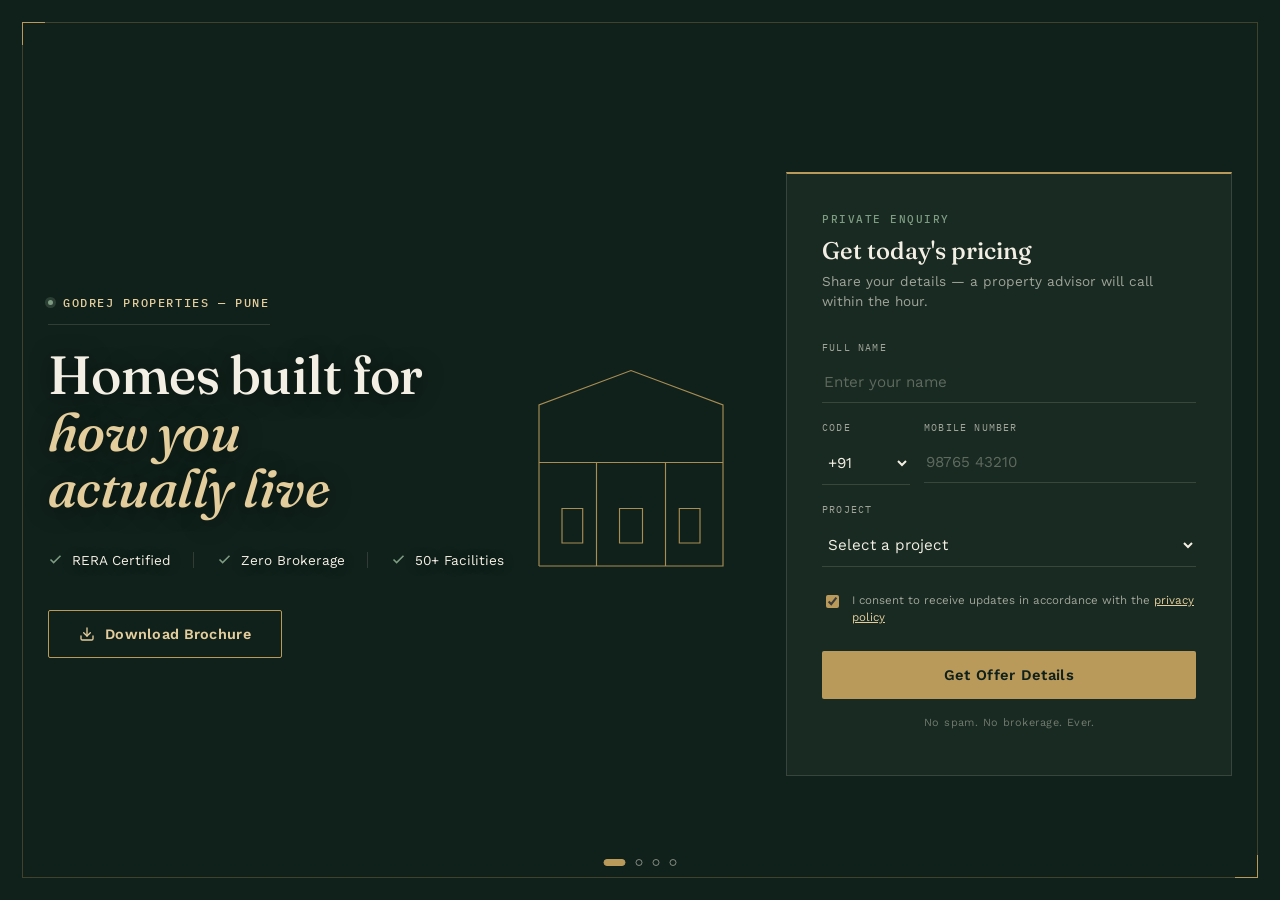
==== hero-redesign.html @ 7264d741 "Add files via upload" ====
<!DOCTYPE html>
<html lang="en">
<head>
<meta charset="UTF-8" />
<meta name="viewport" content="width=device-width, initial-scale=1.0" />
<title>Godrej Properties — Pune | Hero Redesign</title>
<link rel="preconnect" href="https://fonts.googleapis.com">
<link rel="preconnect" href="https://fonts.gstatic.com" crossorigin>
<link href="https://fonts.googleapis.com/css2?family=Fraunces:ital,opsz,wght@0,9..144,400;0,9..144,500;0,9..144,600;1,9..144,500&family=Work+Sans:wght@400;500;600&family=IBM+Plex+Mono:wght@500&display=swap" rel="stylesheet">
<style>
  :root{
    --ink:#10201A;
    --ink-soft:#182A21;
    --ink-line: rgba(244,239,228,0.14);
    --ivory:#F4EFE4;
    --ivory-dim: rgba(244,239,228,0.62);
    --brass:#B99A5B;
    --brass-light:#E3CD9C;
    --sage:#7E9C82;
    --radius: 4px;
    --ease: cubic-bezier(.22,.68,0,1);
  }

  *{box-sizing:border-box;}
  html,body{margin:0;padding:0;}
  body{
    background:var(--ink);
    font-family:'Work Sans', sans-serif;
    color:var(--ivory);
  }

  .eyebrow-font{
    font-family:'IBM Plex Mono', monospace;
    text-transform:uppercase;
    letter-spacing:0.14em;
    font-weight:500;
  }

  /* ============ HERO ============ */
  .bannersection{
    position:relative;
    min-height:100vh;
    background:var(--ink);
    display:flex;
    align-items:center;
    overflow:hidden;
  }

  /* Carousel */
  .banner-carousel{ position:absolute; inset:0; z-index:0; }
  .banner-slide{
    position:absolute; inset:0;
    background-size:cover; background-position:center;
    opacity:0;
    transition:opacity 1.1s var(--ease);
  }
  .banner-slide.active{ opacity:1; }

  .bannersection-overlay{
    position:absolute; inset:0; z-index:1;
    background:
      linear-gradient(90deg, rgba(16,32,26,0.6) 0%, rgba(16,32,26,0.38) 30%, rgba(16,32,26,0.14) 56%, rgba(16,32,26,0.04) 100%),
      linear-gradient(0deg, rgba(16,32,26,0.3) 0%, rgba(16,32,26,0) 24%);
  }

  /* thin brass frame — reinforces the "ledger / blueprint" feel */
  .hero-frame{
    position:absolute; inset:22px; z-index:2;
    border:1px solid rgba(185,154,91,0.28);
    pointer-events:none;
  }
  .hero-frame::before, .hero-frame::after{
    content:'';
    position:absolute; width:22px; height:22px;
    border:1px solid var(--brass);
  }
  .hero-frame::before{ top:-1px; left:-1px; border-right:none; border-bottom:none; }
  .hero-frame::after{ bottom:-1px; right:-1px; border-left:none; border-top:none; }

  .banner-carousel-dots{
    position:absolute; bottom:34px; left:50%; transform:translateX(-50%);
    z-index:5; display:flex; gap:10px; align-items:center;
  }
  .carousel-dot{
    width:7px; height:7px; border-radius:50%;
    background:transparent; border:1px solid rgba(244,239,228,0.5);
    cursor:pointer; padding:0; transition:all .35s var(--ease);
  }
  .carousel-dot.active{ background:var(--brass); border-color:var(--brass); width:22px; border-radius:4px; }

  .hero-grid{
    position:relative; z-index:3;
    max-width:1320px; width:100%; margin:0 auto;
    padding:7rem 3rem 4rem;
    display:grid;
    grid-template-columns:1.15fr 0.78fr;
    gap:5rem;
    align-items:center;
  }

  /* -------- Left content -------- */
  .hero-content{ position:relative; }

  .hero-tag{
    display:inline-flex; align-items:center; gap:10px;
    color:var(--brass-light);
    font-size:0.72rem;
    padding-bottom:14px;
    margin-bottom:22px;
    border-bottom:1px solid var(--ink-line);
  }
  .hero-tag .dot{ width:5px; height:5px; border-radius:50%; background:var(--sage); box-shadow:0 0 0 3px rgba(126,156,130,0.25); }

  .hero-title{
    font-family:'Fraunces', serif;
    font-weight:500;
    font-size:clamp(2.6rem, 4.2vw, 4rem);
    line-height:1.05;
    letter-spacing:-0.01em;
    color:var(--ivory);
    margin:0 0 2.2rem;
    max-width:11ch;
    text-shadow:0 2px 24px rgba(0,0,0,0.45);
  }
  .hero-title em{
    font-style:italic;
    font-weight:500;
    color:var(--brass-light);
  }

  .hero-desc{
    font-size:1.05rem;
    line-height:1.65;
    color:var(--ivory-dim);
    max-width:480px;
    margin-bottom:2.4rem;
    font-weight:400;
  }

  .hero-highlights{
    display:flex; flex-wrap:wrap;
    margin-bottom:2.6rem;
  }
  .highlight-item{
    display:flex; align-items:center; gap:9px;
    font-size:0.85rem;
    color:var(--ivory);
    padding:0 1.4rem;
    border-right:1px solid var(--ink-line);
    text-shadow:0 1px 12px rgba(0,0,0,0.4);
  }
  .highlight-item:first-child{ padding-left:0; }
  .highlight-item:last-child{ border-right:none; }
  .highlight-item svg{ width:15px; height:15px; color:var(--sage); flex-shrink:0; }

  .btn-gold{
    display:inline-flex; align-items:center; gap:10px;
    background:transparent;
    color:var(--brass-light);
    border:1px solid var(--brass);
    padding:15px 30px;
    font-family:'Work Sans', sans-serif;
    font-size:0.9rem;
    font-weight:600;
    letter-spacing:0.02em;
    border-radius:2px;
    cursor:pointer;
    transition:all .35s var(--ease);
  }
  .btn-gold:hover{
    background:var(--brass);
    color:var(--ink);
    box-shadow:0 10px 30px -8px rgba(185,154,91,0.55);
  }
  .btn-gold svg{ width:16px; height:16px; }

  /* signature element: architectural line-plan sketch, draws itself in */
  .blueprint-sketch{
    position:absolute;
    right:-40px; top:50%; transform:translateY(-50%);
    width:230px; height:230px;
    opacity:0.9;
    pointer-events:none;
    display:none;
  }
  .blueprint-sketch path{
    fill:none;
    stroke:var(--brass);
    stroke-width:1;
    stroke-dasharray:900;
    stroke-dashoffset:900;
    animation:draw 2.6s var(--ease) 0.4s forwards;
  }
  @keyframes draw{ to{ stroke-dashoffset:0; } }

  /* -------- Right form card -------- */
  .hero-form-wrapper{ position:relative; }

  .hero-form-card{
    background:var(--ink-soft);
    border:1px solid var(--ink-line);
    border-top:2px solid var(--brass);
    padding:2.4rem 2.2rem 2.2rem;
    position:relative;
  }

  .form-header{ margin-bottom:1.8rem; }
  .form-eyebrow{
    color:var(--sage);
    font-size:0.68rem;
    margin-bottom:10px;
    display:block;
  }
  .form-title{
    font-family:'Fraunces', serif;
    font-weight:500;
    font-size:1.5rem;
    color:var(--ivory);
    margin:0 0 6px;
  }
  .form-subtitle{
    font-size:0.85rem;
    color:var(--ivory-dim);
    margin:0;
    line-height:1.5;
  }

  .form-inputContainer{ margin-bottom:1.15rem; }
  .form-inputContainer label{
    display:block;
    font-family:'IBM Plex Mono', monospace;
    font-size:0.62rem;
    letter-spacing:0.12em;
    text-transform:uppercase;
    color:var(--ivory-dim);
    margin-bottom:8px;
  }

  .form-input{
    width:100%;
    padding:11px 2px;
    background:transparent;
    border:none;
    border-bottom:1px solid var(--ink-line);
    color:var(--ivory);
    font-family:'Work Sans', sans-serif;
    font-size:0.95rem;
    outline:none;
    transition:border-color .3s var(--ease);
  }
  .form-input::placeholder{ color:rgba(244,239,228,0.32); }
  .form-input:focus{ border-color:var(--brass); }

  .hero-form-card select.form-input{ color:var(--ivory); cursor:pointer; }
  .hero-form-card select.form-input option{ background:var(--ink-soft); color:var(--ivory); }

  .row-split{ display:grid; grid-template-columns:88px 1fr; gap:14px; }

  .consent-row{
    display:flex; gap:10px; align-items:flex-start;
    margin-bottom:1.5rem;
    padding-top:0.4rem;
  }
  .consent-row input{ margin-top:3px; accent-color:var(--brass); }
  .form-checkboxlabel{
    color:var(--ivory-dim);
    font-size:0.72rem;
    line-height:1.5;
    cursor:pointer;
  }
  .form-checkboxlabel a{ color:var(--brass-light); text-decoration:underline; }

  .form-SubmitBtn{
    width:100%;
    padding:15px;
    background:var(--brass);
    color:var(--ink);
    border:none;
    border-radius:2px;
    font-family:'Work Sans', sans-serif;
    font-weight:600;
    font-size:0.92rem;
    letter-spacing:0.02em;
    cursor:pointer;
    transition:all .3s var(--ease);
  }
  .form-SubmitBtn:hover{ background:var(--brass-light); box-shadow:0 12px 28px -10px rgba(185,154,91,0.6); }

  .form-trust{
    margin-top:1.1rem;
    text-align:center;
    font-size:0.68rem;
    color:rgba(244,239,228,0.4);
    letter-spacing:0.04em;
  }

  @media (min-width:1024px){ .blueprint-sketch{ display:block; } }

  /* ============ MOBILE ============ */
  @media (max-width:768px){
    .bannersection{ min-height:auto; display:block; }
    .banner-carousel{ position:relative; height:46vh; min-height:340px; }
    .hero-frame{ inset:12px; }
    .bannersection-overlay{
      background:linear-gradient(180deg, rgba(16,32,26,0.25) 0%, rgba(16,32,26,0.95) 82%, var(--ink) 100%);
    }
    .hero-grid{
      grid-template-columns:1fr;
      padding:0 1.4rem 2.4rem;
      margin-top:-90px;
      gap:2.2rem;
    }
    .hero-tag{ font-size:0.66rem; }
    .hero-title{ font-size:2rem; max-width:none; }
    .hero-desc{ font-size:0.95rem; max-width:none; }
    .hero-highlights{ gap:0; }
    .highlight-item{ font-size:0.78rem; padding:0 1rem; }
    .btn-gold{ width:100%; justify-content:center; }
    .hero-form-card{ padding:1.9rem 1.4rem; }
  }
</style>
</head>
<body>

<section class="bannersection">
  <div class="banner-carousel" id="bannerCarousel" aria-label="Banner image carousel">
    <div class="banner-slide active" style="background-image:url('assests/images/banner/banner.webp');"></div>
    <div class="banner-slide" style="background-image:url('assests/images/banner/card-lg-1.webp');"></div>
    <div class="banner-slide" style="background-image:url('assests/images/banner/card-lg-2.webp');"></div>
    <div class="banner-slide" style="background-image:url('assests/images/banner/card-lg-3.webp');"></div>
  </div>

  <div class="bannersection-overlay"></div>
  <div class="hero-frame"></div>

  <div class="banner-carousel-dots" id="bannerDots" aria-label="Carousel navigation">
    <button class="carousel-dot active" data-index="0" aria-label="Slide 1"></button>
    <button class="carousel-dot" data-index="1" aria-label="Slide 2"></button>
    <button class="carousel-dot" data-index="2" aria-label="Slide 3"></button>
    <button class="carousel-dot" data-index="3" aria-label="Slide 4"></button>
  </div>

  <div class="hero-grid">
    <!-- Left -->
    <div class="hero-content">
      <div class="hero-tag eyebrow-font"><span class="dot"></span>Godrej Properties — Pune</div>

      <h1 class="hero-title">Homes built for <em>how you actually live</em></h1>

      <div class="hero-highlights">
        <div class="highlight-item">
          <svg viewBox="0 0 24 24" fill="none" stroke="currentColor" stroke-width="2.5"><polyline points="20 6 9 17 4 12"></polyline></svg>
          RERA Certified
        </div>
        <div class="highlight-item">
          <svg viewBox="0 0 24 24" fill="none" stroke="currentColor" stroke-width="2.5"><polyline points="20 6 9 17 4 12"></polyline></svg>
          Zero Brokerage
        </div>
        <div class="highlight-item">
          <svg viewBox="0 0 24 24" fill="none" stroke="currentColor" stroke-width="2.5"><polyline points="20 6 9 17 4 12"></polyline></svg>
          50+ Facilities
        </div>
      </div>

      <button class="btn-gold popup-trigger" data-subheading="Download Brochure">
        <svg viewBox="0 0 24 24" fill="none" stroke="currentColor" stroke-width="2" stroke-linecap="round" stroke-linejoin="round"><path d="M21 15v4a2 2 0 0 1-2 2H5a2 2 0 0 1-2-2v-4"></path><polyline points="7 10 12 15 17 10"></polyline><line x1="12" y1="15" x2="12" y2="3"></line></svg>
        Download Brochure
      </button>

      <svg class="blueprint-sketch" viewBox="0 0 200 200" aria-hidden="true">
        <path d="M20 180 L20 40 L100 10 L180 40 L180 180 Z"></path>
        <path d="M20 90 L180 90"></path>
        <path d="M70 90 L70 180"></path>
        <path d="M130 90 L130 180"></path>
        <path d="M40 130 L58 130 L58 160 L40 160 Z"></path>
        <path d="M90 130 L110 130 L110 160 L90 160 Z"></path>
        <path d="M142 130 L160 130 L160 160 L142 160 Z"></path>
      </svg>
    </div>

    <!-- Right form -->
    <div class="hero-form-wrapper">
      <div class="hero-form-card" id="stickyForm">
        <div class="form-header">
          <span class="form-eyebrow eyebrow-font">Private Enquiry</span>
          <h2 class="form-title">Get today's pricing</h2>
          <p class="form-subtitle">Share your details — a property advisor will call within the hour.</p>
        </div>
        <form id="ModalFormSlug1" data-tracking-id="form_2">
          <div class="form-inputContainer">
            <label for="f-name">Full name</label>
            <input id="f-name" type="text" class="form-input form-name" placeholder="Enter your name" aria-label="Enter Your Name" required />
          </div>

          <div class="form-inputContainer row-split">
            <div>
              <label for="f-code">Code</label>
              <select id="f-code" class="form-input form-country" aria-label="Select Country Code" required>
                <option value="+91" selected>+91</option>
                <option value="+1">+1</option>
                <option value="+44">+44</option>
                <option value="+971">+971</option>
              </select>
            </div>
            <div>
              <label for="f-number">Mobile number</label>
              <input id="f-number" type="text" class="form-input form-number" placeholder="98765 43210" aria-label="Enter Mobile Number" required />
            </div>
          </div>

          <div class="form-inputContainer">
            <label for="f-project">Project</label>
            <select id="f-project" class="form-input form-project" aria-label="Select Project" required>
              <option value="6056" disabled selected>Select a project</option>
              <option value="5780">Godrej Elaris</option>
              <option value="6023">Godrej Kharadi</option>
              <option value="6052">The Aqua Retreat</option>
            </select>
          </div>

          <div class="consent-row">
            <input type="checkbox" id="form-checkbox" checked required />
            <label for="form-checkbox" class="form-checkboxlabel">I consent to receive updates in accordance with the <a href="https://www.homesfy.co.in/privacy.html" target="_blank" rel="noopener">privacy policy</a></label>
          </div>

          <div class="form-inputContainer" style="margin-bottom:0;">
            <button type="submit" class="form-SubmitBtn">Get Offer Details</button>
          </div>
        </form>
        <p class="form-trust">No spam. No brokerage. Ever.</p>
      </div>
    </div>
  </div>
</section>

<script>
  (function(){
    const slides = document.querySelectorAll('.banner-slide');
    const dots = document.querySelectorAll('.carousel-dot');
    let current = 0;
    function show(i){
      slides.forEach(s=>s.classList.remove('active'));
      dots.forEach(d=>d.classList.remove('active'));
      slides[i].classList.add('active');
      dots[i].classList.add('active');
      current = i;
    }
    dots.forEach(dot=>{
      dot.addEventListener('click', ()=> show(parseInt(dot.dataset.index)));
    });
    setInterval(()=>{ show((current+1) % slides.length); }, 5000);
  })();
</script>

</body>
</html>
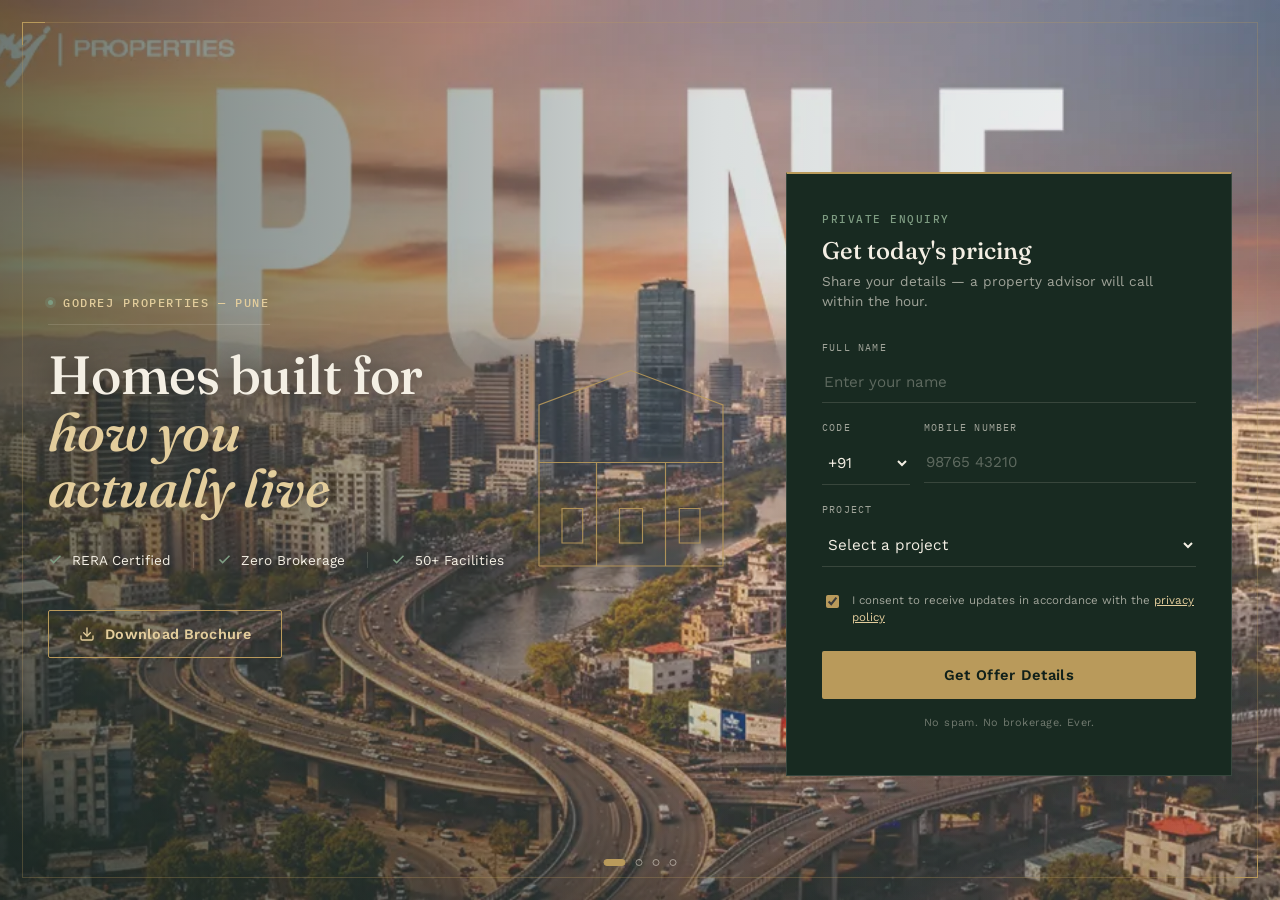
==== commit 7b35bf3c: "Add files via upload" ====
--- a/hero-redesign.html
+++ b/hero-redesign.html
@@ -1,456 +1,456 @@
-<!DOCTYPE html>
-<html lang="en">
-<head>
-<meta charset="UTF-8" />
-<meta name="viewport" content="width=device-width, initial-scale=1.0" />
-<title>Godrej Properties — Pune | Hero Redesign</title>
-<link rel="preconnect" href="https://fonts.googleapis.com">
-<link rel="preconnect" href="https://fonts.gstatic.com" crossorigin>
-<link href="https://fonts.googleapis.com/css2?family=Fraunces:ital,opsz,wght@0,9..144,400;0,9..144,500;0,9..144,600;1,9..144,500&family=Work+Sans:wght@400;500;600&family=IBM+Plex+Mono:wght@500&display=swap" rel="stylesheet">
-<style>
-  :root{
-    --ink:#10201A;
-    --ink-soft:#182A21;
-    --ink-line: rgba(244,239,228,0.14);
-    --ivory:#F4EFE4;
-    --ivory-dim: rgba(244,239,228,0.62);
-    --brass:#B99A5B;
-    --brass-light:#E3CD9C;
-    --sage:#7E9C82;
-    --radius: 4px;
-    --ease: cubic-bezier(.22,.68,0,1);
-  }
-
-  *{box-sizing:border-box;}
-  html,body{margin:0;padding:0;}
-  body{
-    background:var(--ink);
-    font-family:'Work Sans', sans-serif;
-    color:var(--ivory);
-  }
-
-  .eyebrow-font{
-    font-family:'IBM Plex Mono', monospace;
-    text-transform:uppercase;
-    letter-spacing:0.14em;
-    font-weight:500;
-  }
-
-  /* ============ HERO ============ */
-  .bannersection{
-    position:relative;
-    min-height:100vh;
-    background:var(--ink);
-    display:flex;
-    align-items:center;
-    overflow:hidden;
-  }
-
-  /* Carousel */
-  .banner-carousel{ position:absolute; inset:0; z-index:0; }
-  .banner-slide{
-    position:absolute; inset:0;
-    background-size:cover; background-position:center;
-    opacity:0;
-    transition:opacity 1.1s var(--ease);
-  }
-  .banner-slide.active{ opacity:1; }
-
-  .bannersection-overlay{
-    position:absolute; inset:0; z-index:1;
-    background:
-      linear-gradient(90deg, rgba(16,32,26,0.6) 0%, rgba(16,32,26,0.38) 30%, rgba(16,32,26,0.14) 56%, rgba(16,32,26,0.04) 100%),
-      linear-gradient(0deg, rgba(16,32,26,0.3) 0%, rgba(16,32,26,0) 24%);
-  }
-
-  /* thin brass frame — reinforces the "ledger / blueprint" feel */
-  .hero-frame{
-    position:absolute; inset:22px; z-index:2;
-    border:1px solid rgba(185,154,91,0.28);
-    pointer-events:none;
-  }
-  .hero-frame::before, .hero-frame::after{
-    content:'';
-    position:absolute; width:22px; height:22px;
-    border:1px solid var(--brass);
-  }
-  .hero-frame::before{ top:-1px; left:-1px; border-right:none; border-bottom:none; }
-  .hero-frame::after{ bottom:-1px; right:-1px; border-left:none; border-top:none; }
-
-  .banner-carousel-dots{
-    position:absolute; bottom:34px; left:50%; transform:translateX(-50%);
-    z-index:5; display:flex; gap:10px; align-items:center;
-  }
-  .carousel-dot{
-    width:7px; height:7px; border-radius:50%;
-    background:transparent; border:1px solid rgba(244,239,228,0.5);
-    cursor:pointer; padding:0; transition:all .35s var(--ease);
-  }
-  .carousel-dot.active{ background:var(--brass); border-color:var(--brass); width:22px; border-radius:4px; }
-
-  .hero-grid{
-    position:relative; z-index:3;
-    max-width:1320px; width:100%; margin:0 auto;
-    padding:7rem 3rem 4rem;
-    display:grid;
-    grid-template-columns:1.15fr 0.78fr;
-    gap:5rem;
-    align-items:center;
-  }
-
-  /* -------- Left content -------- */
-  .hero-content{ position:relative; }
-
-  .hero-tag{
-    display:inline-flex; align-items:center; gap:10px;
-    color:var(--brass-light);
-    font-size:0.72rem;
-    padding-bottom:14px;
-    margin-bottom:22px;
-    border-bottom:1px solid var(--ink-line);
-  }
-  .hero-tag .dot{ width:5px; height:5px; border-radius:50%; background:var(--sage); box-shadow:0 0 0 3px rgba(126,156,130,0.25); }
-
-  .hero-title{
-    font-family:'Fraunces', serif;
-    font-weight:500;
-    font-size:clamp(2.6rem, 4.2vw, 4rem);
-    line-height:1.05;
-    letter-spacing:-0.01em;
-    color:var(--ivory);
-    margin:0 0 2.2rem;
-    max-width:11ch;
-    text-shadow:0 2px 24px rgba(0,0,0,0.45);
-  }
-  .hero-title em{
-    font-style:italic;
-    font-weight:500;
-    color:var(--brass-light);
-  }
-
-  .hero-desc{
-    font-size:1.05rem;
-    line-height:1.65;
-    color:var(--ivory-dim);
-    max-width:480px;
-    margin-bottom:2.4rem;
-    font-weight:400;
-  }
-
-  .hero-highlights{
-    display:flex; flex-wrap:wrap;
-    margin-bottom:2.6rem;
-  }
-  .highlight-item{
-    display:flex; align-items:center; gap:9px;
-    font-size:0.85rem;
-    color:var(--ivory);
-    padding:0 1.4rem;
-    border-right:1px solid var(--ink-line);
-    text-shadow:0 1px 12px rgba(0,0,0,0.4);
-  }
-  .highlight-item:first-child{ padding-left:0; }
-  .highlight-item:last-child{ border-right:none; }
-  .highlight-item svg{ width:15px; height:15px; color:var(--sage); flex-shrink:0; }
-
-  .btn-gold{
-    display:inline-flex; align-items:center; gap:10px;
-    background:transparent;
-    color:var(--brass-light);
-    border:1px solid var(--brass);
-    padding:15px 30px;
-    font-family:'Work Sans', sans-serif;
-    font-size:0.9rem;
-    font-weight:600;
-    letter-spacing:0.02em;
-    border-radius:2px;
-    cursor:pointer;
-    transition:all .35s var(--ease);
-  }
-  .btn-gold:hover{
-    background:var(--brass);
-    color:var(--ink);
-    box-shadow:0 10px 30px -8px rgba(185,154,91,0.55);
-  }
-  .btn-gold svg{ width:16px; height:16px; }
-
-  /* signature element: architectural line-plan sketch, draws itself in */
-  .blueprint-sketch{
-    position:absolute;
-    right:-40px; top:50%; transform:translateY(-50%);
-    width:230px; height:230px;
-    opacity:0.9;
-    pointer-events:none;
-    display:none;
-  }
-  .blueprint-sketch path{
-    fill:none;
-    stroke:var(--brass);
-    stroke-width:1;
-    stroke-dasharray:900;
-    stroke-dashoffset:900;
-    animation:draw 2.6s var(--ease) 0.4s forwards;
-  }
-  @keyframes draw{ to{ stroke-dashoffset:0; } }
-
-  /* -------- Right form card -------- */
-  .hero-form-wrapper{ position:relative; }
-
-  .hero-form-card{
-    background:var(--ink-soft);
-    border:1px solid var(--ink-line);
-    border-top:2px solid var(--brass);
-    padding:2.4rem 2.2rem 2.2rem;
-    position:relative;
-  }
-
-  .form-header{ margin-bottom:1.8rem; }
-  .form-eyebrow{
-    color:var(--sage);
-    font-size:0.68rem;
-    margin-bottom:10px;
-    display:block;
-  }
-  .form-title{
-    font-family:'Fraunces', serif;
-    font-weight:500;
-    font-size:1.5rem;
-    color:var(--ivory);
-    margin:0 0 6px;
-  }
-  .form-subtitle{
-    font-size:0.85rem;
-    color:var(--ivory-dim);
-    margin:0;
-    line-height:1.5;
-  }
-
-  .form-inputContainer{ margin-bottom:1.15rem; }
-  .form-inputContainer label{
-    display:block;
-    font-family:'IBM Plex Mono', monospace;
-    font-size:0.62rem;
-    letter-spacing:0.12em;
-    text-transform:uppercase;
-    color:var(--ivory-dim);
-    margin-bottom:8px;
-  }
-
-  .form-input{
-    width:100%;
-    padding:11px 2px;
-    background:transparent;
-    border:none;
-    border-bottom:1px solid var(--ink-line);
-    color:var(--ivory);
-    font-family:'Work Sans', sans-serif;
-    font-size:0.95rem;
-    outline:none;
-    transition:border-color .3s var(--ease);
-  }
-  .form-input::placeholder{ color:rgba(244,239,228,0.32); }
-  .form-input:focus{ border-color:var(--brass); }
-
-  .hero-form-card select.form-input{ color:var(--ivory); cursor:pointer; }
-  .hero-form-card select.form-input option{ background:var(--ink-soft); color:var(--ivory); }
-
-  .row-split{ display:grid; grid-template-columns:88px 1fr; gap:14px; }
-
-  .consent-row{
-    display:flex; gap:10px; align-items:flex-start;
-    margin-bottom:1.5rem;
-    padding-top:0.4rem;
-  }
-  .consent-row input{ margin-top:3px; accent-color:var(--brass); }
-  .form-checkboxlabel{
-    color:var(--ivory-dim);
-    font-size:0.72rem;
-    line-height:1.5;
-    cursor:pointer;
-  }
-  .form-checkboxlabel a{ color:var(--brass-light); text-decoration:underline; }
-
-  .form-SubmitBtn{
-    width:100%;
-    padding:15px;
-    background:var(--brass);
-    color:var(--ink);
-    border:none;
-    border-radius:2px;
-    font-family:'Work Sans', sans-serif;
-    font-weight:600;
-    font-size:0.92rem;
-    letter-spacing:0.02em;
-    cursor:pointer;
-    transition:all .3s var(--ease);
-  }
-  .form-SubmitBtn:hover{ background:var(--brass-light); box-shadow:0 12px 28px -10px rgba(185,154,91,0.6); }
-
-  .form-trust{
-    margin-top:1.1rem;
-    text-align:center;
-    font-size:0.68rem;
-    color:rgba(244,239,228,0.4);
-    letter-spacing:0.04em;
-  }
-
-  @media (min-width:1024px){ .blueprint-sketch{ display:block; } }
-
-  /* ============ MOBILE ============ */
-  @media (max-width:768px){
-    .bannersection{ min-height:auto; display:block; }
-    .banner-carousel{ position:relative; height:46vh; min-height:340px; }
-    .hero-frame{ inset:12px; }
-    .bannersection-overlay{
-      background:linear-gradient(180deg, rgba(16,32,26,0.25) 0%, rgba(16,32,26,0.95) 82%, var(--ink) 100%);
-    }
-    .hero-grid{
-      grid-template-columns:1fr;
-      padding:0 1.4rem 2.4rem;
-      margin-top:-90px;
-      gap:2.2rem;
-    }
-    .hero-tag{ font-size:0.66rem; }
-    .hero-title{ font-size:2rem; max-width:none; }
-    .hero-desc{ font-size:0.95rem; max-width:none; }
-    .hero-highlights{ gap:0; }
-    .highlight-item{ font-size:0.78rem; padding:0 1rem; }
-    .btn-gold{ width:100%; justify-content:center; }
-    .hero-form-card{ padding:1.9rem 1.4rem; }
-  }
-</style>
-</head>
-<body>
-
-<section class="bannersection">
-  <div class="banner-carousel" id="bannerCarousel" aria-label="Banner image carousel">
-    <div class="banner-slide active" style="background-image:url('assests/images/banner/banner.webp');"></div>
-    <div class="banner-slide" style="background-image:url('assests/images/banner/card-lg-1.webp');"></div>
-    <div class="banner-slide" style="background-image:url('assests/images/banner/card-lg-2.webp');"></div>
-    <div class="banner-slide" style="background-image:url('assests/images/banner/card-lg-3.webp');"></div>
-  </div>
-
-  <div class="bannersection-overlay"></div>
-  <div class="hero-frame"></div>
-
-  <div class="banner-carousel-dots" id="bannerDots" aria-label="Carousel navigation">
-    <button class="carousel-dot active" data-index="0" aria-label="Slide 1"></button>
-    <button class="carousel-dot" data-index="1" aria-label="Slide 2"></button>
-    <button class="carousel-dot" data-index="2" aria-label="Slide 3"></button>
-    <button class="carousel-dot" data-index="3" aria-label="Slide 4"></button>
-  </div>
-
-  <div class="hero-grid">
-    <!-- Left -->
-    <div class="hero-content">
-      <div class="hero-tag eyebrow-font"><span class="dot"></span>Godrej Properties — Pune</div>
-
-      <h1 class="hero-title">Homes built for <em>how you actually live</em></h1>
-
-      <div class="hero-highlights">
-        <div class="highlight-item">
-          <svg viewBox="0 0 24 24" fill="none" stroke="currentColor" stroke-width="2.5"><polyline points="20 6 9 17 4 12"></polyline></svg>
-          RERA Certified
-        </div>
-        <div class="highlight-item">
-          <svg viewBox="0 0 24 24" fill="none" stroke="currentColor" stroke-width="2.5"><polyline points="20 6 9 17 4 12"></polyline></svg>
-          Zero Brokerage
-        </div>
-        <div class="highlight-item">
-          <svg viewBox="0 0 24 24" fill="none" stroke="currentColor" stroke-width="2.5"><polyline points="20 6 9 17 4 12"></polyline></svg>
-          50+ Facilities
-        </div>
-      </div>
-
-      <button class="btn-gold popup-trigger" data-subheading="Download Brochure">
-        <svg viewBox="0 0 24 24" fill="none" stroke="currentColor" stroke-width="2" stroke-linecap="round" stroke-linejoin="round"><path d="M21 15v4a2 2 0 0 1-2 2H5a2 2 0 0 1-2-2v-4"></path><polyline points="7 10 12 15 17 10"></polyline><line x1="12" y1="15" x2="12" y2="3"></line></svg>
-        Download Brochure
-      </button>
-
-      <svg class="blueprint-sketch" viewBox="0 0 200 200" aria-hidden="true">
-        <path d="M20 180 L20 40 L100 10 L180 40 L180 180 Z"></path>
-        <path d="M20 90 L180 90"></path>
-        <path d="M70 90 L70 180"></path>
-        <path d="M130 90 L130 180"></path>
-        <path d="M40 130 L58 130 L58 160 L40 160 Z"></path>
-        <path d="M90 130 L110 130 L110 160 L90 160 Z"></path>
-        <path d="M142 130 L160 130 L160 160 L142 160 Z"></path>
-      </svg>
-    </div>
-
-    <!-- Right form -->
-    <div class="hero-form-wrapper">
-      <div class="hero-form-card" id="stickyForm">
-        <div class="form-header">
-          <span class="form-eyebrow eyebrow-font">Private Enquiry</span>
-          <h2 class="form-title">Get today's pricing</h2>
-          <p class="form-subtitle">Share your details — a property advisor will call within the hour.</p>
-        </div>
-        <form id="ModalFormSlug1" data-tracking-id="form_2">
-          <div class="form-inputContainer">
-            <label for="f-name">Full name</label>
-            <input id="f-name" type="text" class="form-input form-name" placeholder="Enter your name" aria-label="Enter Your Name" required />
-          </div>
-
-          <div class="form-inputContainer row-split">
-            <div>
-              <label for="f-code">Code</label>
-              <select id="f-code" class="form-input form-country" aria-label="Select Country Code" required>
-                <option value="+91" selected>+91</option>
-                <option value="+1">+1</option>
-                <option value="+44">+44</option>
-                <option value="+971">+971</option>
-              </select>
-            </div>
-            <div>
-              <label for="f-number">Mobile number</label>
-              <input id="f-number" type="text" class="form-input form-number" placeholder="98765 43210" aria-label="Enter Mobile Number" required />
-            </div>
-          </div>
-
-          <div class="form-inputContainer">
-            <label for="f-project">Project</label>
-            <select id="f-project" class="form-input form-project" aria-label="Select Project" required>
-              <option value="6056" disabled selected>Select a project</option>
-              <option value="5780">Godrej Elaris</option>
-              <option value="6023">Godrej Kharadi</option>
-              <option value="6052">The Aqua Retreat</option>
-            </select>
-          </div>
-
-          <div class="consent-row">
-            <input type="checkbox" id="form-checkbox" checked required />
-            <label for="form-checkbox" class="form-checkboxlabel">I consent to receive updates in accordance with the <a href="https://www.homesfy.co.in/privacy.html" target="_blank" rel="noopener">privacy policy</a></label>
-          </div>
-
-          <div class="form-inputContainer" style="margin-bottom:0;">
-            <button type="submit" class="form-SubmitBtn">Get Offer Details</button>
-          </div>
-        </form>
-        <p class="form-trust">No spam. No brokerage. Ever.</p>
-      </div>
-    </div>
-  </div>
-</section>
-
-<script>
-  (function(){
-    const slides = document.querySelectorAll('.banner-slide');
-    const dots = document.querySelectorAll('.carousel-dot');
-    let current = 0;
-    function show(i){
-      slides.forEach(s=>s.classList.remove('active'));
-      dots.forEach(d=>d.classList.remove('active'));
-      slides[i].classList.add('active');
-      dots[i].classList.add('active');
-      current = i;
-    }
-    dots.forEach(dot=>{
-      dot.addEventListener('click', ()=> show(parseInt(dot.dataset.index)));
-    });
-    setInterval(()=>{ show((current+1) % slides.length); }, 5000);
-  })();
-</script>
-
-</body>
-</html>
+<!DOCTYPE html>
+<html lang="en">
+<head>
+<meta charset="UTF-8" />
+<meta name="viewport" content="width=device-width, initial-scale=1.0" />
+<title>Godrej Properties — Pune | Hero Redesign</title>
+<link rel="preconnect" href="https://fonts.googleapis.com">
+<link rel="preconnect" href="https://fonts.gstatic.com" crossorigin>
+<link href="https://fonts.googleapis.com/css2?family=Fraunces:ital,opsz,wght@0,9..144,400;0,9..144,500;0,9..144,600;1,9..144,500&family=Work+Sans:wght@400;500;600&family=IBM+Plex+Mono:wght@500&display=swap" rel="stylesheet">
+<style>
+  :root{
+    --ink:#10201A;
+    --ink-soft:#182A21;
+    --ink-line: rgba(244,239,228,0.14);
+    --ivory:#F4EFE4;
+    --ivory-dim: rgba(244,239,228,0.62);
+    --brass:#B99A5B;
+    --brass-light:#E3CD9C;
+    --sage:#7E9C82;
+    --radius: 4px;
+    --ease: cubic-bezier(.22,.68,0,1);
+  }
+
+  *{box-sizing:border-box;}
+  html,body{margin:0;padding:0;}
+  body{
+    background:var(--ink);
+    font-family:'Work Sans', sans-serif;
+    color:var(--ivory);
+  }
+
+  .eyebrow-font{
+    font-family:'IBM Plex Mono', monospace;
+    text-transform:uppercase;
+    letter-spacing:0.14em;
+    font-weight:500;
+  }
+
+  /* ============ HERO ============ */
+  .bannersection{
+    position:relative;
+    min-height:100vh;
+    background:var(--ink);
+    display:flex;
+    align-items:center;
+    overflow:hidden;
+  }
+
+  /* Carousel */
+  .banner-carousel{ position:absolute; inset:0; z-index:0; }
+  .banner-slide{
+    position:absolute; inset:0;
+    background-size:cover; background-position:center;
+    opacity:0;
+    transition:opacity 1.1s var(--ease);
+  }
+  .banner-slide.active{ opacity:1; }
+
+  .bannersection-overlay{
+    position:absolute; inset:0; z-index:1;
+    background:
+      linear-gradient(90deg, rgba(16,32,26,0.6) 0%, rgba(16,32,26,0.38) 30%, rgba(16,32,26,0.14) 56%, rgba(16,32,26,0.04) 100%),
+      linear-gradient(0deg, rgba(16,32,26,0.3) 0%, rgba(16,32,26,0) 24%);
+  }
+
+  /* thin brass frame — reinforces the "ledger / blueprint" feel */
+  .hero-frame{
+    position:absolute; inset:22px; z-index:2;
+    border:1px solid rgba(185,154,91,0.28);
+    pointer-events:none;
+  }
+  .hero-frame::before, .hero-frame::after{
+    content:'';
+    position:absolute; width:22px; height:22px;
+    border:1px solid var(--brass);
+  }
+  .hero-frame::before{ top:-1px; left:-1px; border-right:none; border-bottom:none; }
+  .hero-frame::after{ bottom:-1px; right:-1px; border-left:none; border-top:none; }
+
+  .banner-carousel-dots{
+    position:absolute; bottom:34px; left:50%; transform:translateX(-50%);
+    z-index:5; display:flex; gap:10px; align-items:center;
+  }
+  .carousel-dot{
+    width:7px; height:7px; border-radius:50%;
+    background:transparent; border:1px solid rgba(244,239,228,0.5);
+    cursor:pointer; padding:0; transition:all .35s var(--ease);
+  }
+  .carousel-dot.active{ background:var(--brass); border-color:var(--brass); width:22px; border-radius:4px; }
+
+  .hero-grid{
+    position:relative; z-index:3;
+    max-width:1320px; width:100%; margin:0 auto;
+    padding:7rem 3rem 4rem;
+    display:grid;
+    grid-template-columns:1.15fr 0.78fr;
+    gap:5rem;
+    align-items:center;
+  }
+
+  /* -------- Left content -------- */
+  .hero-content{ position:relative; }
+
+  .hero-tag{
+    display:inline-flex; align-items:center; gap:10px;
+    color:var(--brass-light);
+    font-size:0.72rem;
+    padding-bottom:14px;
+    margin-bottom:22px;
+    border-bottom:1px solid var(--ink-line);
+  }
+  .hero-tag .dot{ width:5px; height:5px; border-radius:50%; background:var(--sage); box-shadow:0 0 0 3px rgba(126,156,130,0.25); }
+
+  .hero-title{
+    font-family:'Fraunces', serif;
+    font-weight:500;
+    font-size:clamp(2.6rem, 4.2vw, 4rem);
+    line-height:1.05;
+    letter-spacing:-0.01em;
+    color:var(--ivory);
+    margin:0 0 2.2rem;
+    max-width:11ch;
+    text-shadow:0 2px 24px rgba(0,0,0,0.45);
+  }
+  .hero-title em{
+    font-style:italic;
+    font-weight:500;
+    color:var(--brass-light);
+  }
+
+  .hero-desc{
+    font-size:1.05rem;
+    line-height:1.65;
+    color:var(--ivory-dim);
+    max-width:480px;
+    margin-bottom:2.4rem;
+    font-weight:400;
+  }
+
+  .hero-highlights{
+    display:flex; flex-wrap:wrap;
+    margin-bottom:2.6rem;
+  }
+  .highlight-item{
+    display:flex; align-items:center; gap:9px;
+    font-size:0.85rem;
+    color:var(--ivory);
+    padding:0 1.4rem;
+    border-right:1px solid var(--ink-line);
+    text-shadow:0 1px 12px rgba(0,0,0,0.4);
+  }
+  .highlight-item:first-child{ padding-left:0; }
+  .highlight-item:last-child{ border-right:none; }
+  .highlight-item svg{ width:15px; height:15px; color:var(--sage); flex-shrink:0; }
+
+  .btn-gold{
+    display:inline-flex; align-items:center; gap:10px;
+    background:transparent;
+    color:var(--brass-light);
+    border:1px solid var(--brass);
+    padding:15px 30px;
+    font-family:'Work Sans', sans-serif;
+    font-size:0.9rem;
+    font-weight:600;
+    letter-spacing:0.02em;
+    border-radius:2px;
+    cursor:pointer;
+    transition:all .35s var(--ease);
+  }
+  .btn-gold:hover{
+    background:var(--brass);
+    color:var(--ink);
+    box-shadow:0 10px 30px -8px rgba(185,154,91,0.55);
+  }
+  .btn-gold svg{ width:16px; height:16px; }
+
+  /* signature element: architectural line-plan sketch, draws itself in */
+  .blueprint-sketch{
+    position:absolute;
+    right:-40px; top:50%; transform:translateY(-50%);
+    width:230px; height:230px;
+    opacity:0.9;
+    pointer-events:none;
+    display:none;
+  }
+  .blueprint-sketch path{
+    fill:none;
+    stroke:var(--brass);
+    stroke-width:1;
+    stroke-dasharray:900;
+    stroke-dashoffset:900;
+    animation:draw 2.6s var(--ease) 0.4s forwards;
+  }
+  @keyframes draw{ to{ stroke-dashoffset:0; } }
+
+  /* -------- Right form card -------- */
+  .hero-form-wrapper{ position:relative; }
+
+  .hero-form-card{
+    background:var(--ink-soft);
+    border:1px solid var(--ink-line);
+    border-top:2px solid var(--brass);
+    padding:2.4rem 2.2rem 2.2rem;
+    position:relative;
+  }
+
+  .form-header{ margin-bottom:1.8rem; }
+  .form-eyebrow{
+    color:var(--sage);
+    font-size:0.68rem;
+    margin-bottom:10px;
+    display:block;
+  }
+  .form-title{
+    font-family:'Fraunces', serif;
+    font-weight:500;
+    font-size:1.5rem;
+    color:var(--ivory);
+    margin:0 0 6px;
+  }
+  .form-subtitle{
+    font-size:0.85rem;
+    color:var(--ivory-dim);
+    margin:0;
+    line-height:1.5;
+  }
+
+  .form-inputContainer{ margin-bottom:1.15rem; }
+  .form-inputContainer label{
+    display:block;
+    font-family:'IBM Plex Mono', monospace;
+    font-size:0.62rem;
+    letter-spacing:0.12em;
+    text-transform:uppercase;
+    color:var(--ivory-dim);
+    margin-bottom:8px;
+  }
+
+  .form-input{
+    width:100%;
+    padding:11px 2px;
+    background:transparent;
+    border:none;
+    border-bottom:1px solid var(--ink-line);
+    color:var(--ivory);
+    font-family:'Work Sans', sans-serif;
+    font-size:0.95rem;
+    outline:none;
+    transition:border-color .3s var(--ease);
+  }
+  .form-input::placeholder{ color:rgba(244,239,228,0.32); }
+  .form-input:focus{ border-color:var(--brass); }
+
+  .hero-form-card select.form-input{ color:var(--ivory); cursor:pointer; }
+  .hero-form-card select.form-input option{ background:var(--ink-soft); color:var(--ivory); }
+
+  .row-split{ display:grid; grid-template-columns:88px 1fr; gap:14px; }
+
+  .consent-row{
+    display:flex; gap:10px; align-items:flex-start;
+    margin-bottom:1.5rem;
+    padding-top:0.4rem;
+  }
+  .consent-row input{ margin-top:3px; accent-color:var(--brass); }
+  .form-checkboxlabel{
+    color:var(--ivory-dim);
+    font-size:0.72rem;
+    line-height:1.5;
+    cursor:pointer;
+  }
+  .form-checkboxlabel a{ color:var(--brass-light); text-decoration:underline; }
+
+  .form-SubmitBtn{
+    width:100%;
+    padding:15px;
+    background:var(--brass);
+    color:var(--ink);
+    border:none;
+    border-radius:2px;
+    font-family:'Work Sans', sans-serif;
+    font-weight:600;
+    font-size:0.92rem;
+    letter-spacing:0.02em;
+    cursor:pointer;
+    transition:all .3s var(--ease);
+  }
+  .form-SubmitBtn:hover{ background:var(--brass-light); box-shadow:0 12px 28px -10px rgba(185,154,91,0.6); }
+
+  .form-trust{
+    margin-top:1.1rem;
+    text-align:center;
+    font-size:0.68rem;
+    color:rgba(244,239,228,0.4);
+    letter-spacing:0.04em;
+  }
+
+  @media (min-width:1024px){ .blueprint-sketch{ display:block; } }
+
+  /* ============ MOBILE ============ */
+  @media (max-width:768px){
+    .bannersection{ min-height:auto; display:block; }
+    .banner-carousel{ position:relative; height:46vh; min-height:340px; }
+    .hero-frame{ inset:12px; }
+    .bannersection-overlay{
+      background:linear-gradient(180deg, rgba(16,32,26,0.25) 0%, rgba(16,32,26,0.95) 82%, var(--ink) 100%);
+    }
+    .hero-grid{
+      grid-template-columns:1fr;
+      padding:0 1.4rem 2.4rem;
+      margin-top:-90px;
+      gap:2.2rem;
+    }
+    .hero-tag{ font-size:0.66rem; }
+    .hero-title{ font-size:2rem; max-width:none; }
+    .hero-desc{ font-size:0.95rem; max-width:none; }
+    .hero-highlights{ gap:0; }
+    .highlight-item{ font-size:0.78rem; padding:0 1rem; }
+    .btn-gold{ width:100%; justify-content:center; }
+    .hero-form-card{ padding:1.9rem 1.4rem; }
+  }
+</style>
+</head>
+<body>
+
+<section class="bannersection">
+  <div class="banner-carousel" id="bannerCarousel" aria-label="Banner image carousel">
+    <div class="banner-slide active" style="background-image:url('assests/images/banner/banner.webp');"></div>
+    <div class="banner-slide" style="background-image:url('assests/images/banner/card-lg-1.webp');"></div>
+    <div class="banner-slide" style="background-image:url('assests/images/banner/card-lg-2.webp');"></div>
+    <div class="banner-slide" style="background-image:url('assests/images/banner/card-lg-3.webp');"></div>
+  </div>
+
+  <div class="bannersection-overlay"></div>
+  <div class="hero-frame"></div>
+
+  <div class="banner-carousel-dots" id="bannerDots" aria-label="Carousel navigation">
+    <button class="carousel-dot active" data-index="0" aria-label="Slide 1"></button>
+    <button class="carousel-dot" data-index="1" aria-label="Slide 2"></button>
+    <button class="carousel-dot" data-index="2" aria-label="Slide 3"></button>
+    <button class="carousel-dot" data-index="3" aria-label="Slide 4"></button>
+  </div>
+
+  <div class="hero-grid">
+    <!-- Left -->
+    <div class="hero-content">
+      <div class="hero-tag eyebrow-font"><span class="dot"></span>Godrej Properties — Pune</div>
+
+      <h1 class="hero-title">Homes built for <em>how you actually live</em></h1>
+
+      <div class="hero-highlights">
+        <div class="highlight-item">
+          <svg viewBox="0 0 24 24" fill="none" stroke="currentColor" stroke-width="2.5"><polyline points="20 6 9 17 4 12"></polyline></svg>
+          RERA Certified
+        </div>
+        <div class="highlight-item">
+          <svg viewBox="0 0 24 24" fill="none" stroke="currentColor" stroke-width="2.5"><polyline points="20 6 9 17 4 12"></polyline></svg>
+          Zero Brokerage
+        </div>
+        <div class="highlight-item">
+          <svg viewBox="0 0 24 24" fill="none" stroke="currentColor" stroke-width="2.5"><polyline points="20 6 9 17 4 12"></polyline></svg>
+          50+ Facilities
+        </div>
+      </div>
+
+      <button class="btn-gold popup-trigger" data-subheading="Download Brochure">
+        <svg viewBox="0 0 24 24" fill="none" stroke="currentColor" stroke-width="2" stroke-linecap="round" stroke-linejoin="round"><path d="M21 15v4a2 2 0 0 1-2 2H5a2 2 0 0 1-2-2v-4"></path><polyline points="7 10 12 15 17 10"></polyline><line x1="12" y1="15" x2="12" y2="3"></line></svg>
+        Download Brochure
+      </button>
+
+      <svg class="blueprint-sketch" viewBox="0 0 200 200" aria-hidden="true">
+        <path d="M20 180 L20 40 L100 10 L180 40 L180 180 Z"></path>
+        <path d="M20 90 L180 90"></path>
+        <path d="M70 90 L70 180"></path>
+        <path d="M130 90 L130 180"></path>
+        <path d="M40 130 L58 130 L58 160 L40 160 Z"></path>
+        <path d="M90 130 L110 130 L110 160 L90 160 Z"></path>
+        <path d="M142 130 L160 130 L160 160 L142 160 Z"></path>
+      </svg>
+    </div>
+
+    <!-- Right form -->
+    <div class="hero-form-wrapper">
+      <div class="hero-form-card" id="stickyForm">
+        <div class="form-header">
+          <span class="form-eyebrow eyebrow-font">Private Enquiry</span>
+          <h2 class="form-title">Get today's pricing</h2>
+          <p class="form-subtitle">Share your details — a property advisor will call within the hour.</p>
+        </div>
+        <form id="ModalFormSlug1" data-tracking-id="form_2">
+          <div class="form-inputContainer">
+            <label for="f-name">Full name</label>
+            <input id="f-name" type="text" class="form-input form-name" placeholder="Enter your name" aria-label="Enter Your Name" required />
+          </div>
+
+          <div class="form-inputContainer row-split">
+            <div>
+              <label for="f-code">Code</label>
+              <select id="f-code" class="form-input form-country" aria-label="Select Country Code" required>
+                <option value="+91" selected>+91</option>
+                <option value="+1">+1</option>
+                <option value="+44">+44</option>
+                <option value="+971">+971</option>
+              </select>
+            </div>
+            <div>
+              <label for="f-number">Mobile number</label>
+              <input id="f-number" type="text" class="form-input form-number" placeholder="98765 43210" aria-label="Enter Mobile Number" required />
+            </div>
+          </div>
+
+          <div class="form-inputContainer">
+            <label for="f-project">Project</label>
+            <select id="f-project" class="form-input form-project" aria-label="Select Project" required>
+              <option value="6056" disabled selected>Select a project</option>
+              <option value="5780">Godrej Elaris</option>
+              <option value="6023">Godrej Kharadi</option>
+              <option value="6052">The Aqua Retreat</option>
+            </select>
+          </div>
+
+          <div class="consent-row">
+            <input type="checkbox" id="form-checkbox" checked required />
+            <label for="form-checkbox" class="form-checkboxlabel">I consent to receive updates in accordance with the <a href="https://www.homesfy.co.in/privacy.html" target="_blank" rel="noopener">privacy policy</a></label>
+          </div>
+
+          <div class="form-inputContainer" style="margin-bottom:0;">
+            <button type="submit" class="form-SubmitBtn">Get Offer Details</button>
+          </div>
+        </form>
+        <p class="form-trust">No spam. No brokerage. Ever.</p>
+      </div>
+    </div>
+  </div>
+</section>
+
+<script>
+  (function(){
+    const slides = document.querySelectorAll('.banner-slide');
+    const dots = document.querySelectorAll('.carousel-dot');
+    let current = 0;
+    function show(i){
+      slides.forEach(s=>s.classList.remove('active'));
+      dots.forEach(d=>d.classList.remove('active'));
+      slides[i].classList.add('active');
+      dots[i].classList.add('active');
+      current = i;
+    }
+    dots.forEach(dot=>{
+      dot.addEventListener('click', ()=> show(parseInt(dot.dataset.index)));
+    });
+    setInterval(()=>{ show((current+1) % slides.length); }, 5000);
+  })();
+</script>
+
+</body>
+</html>
